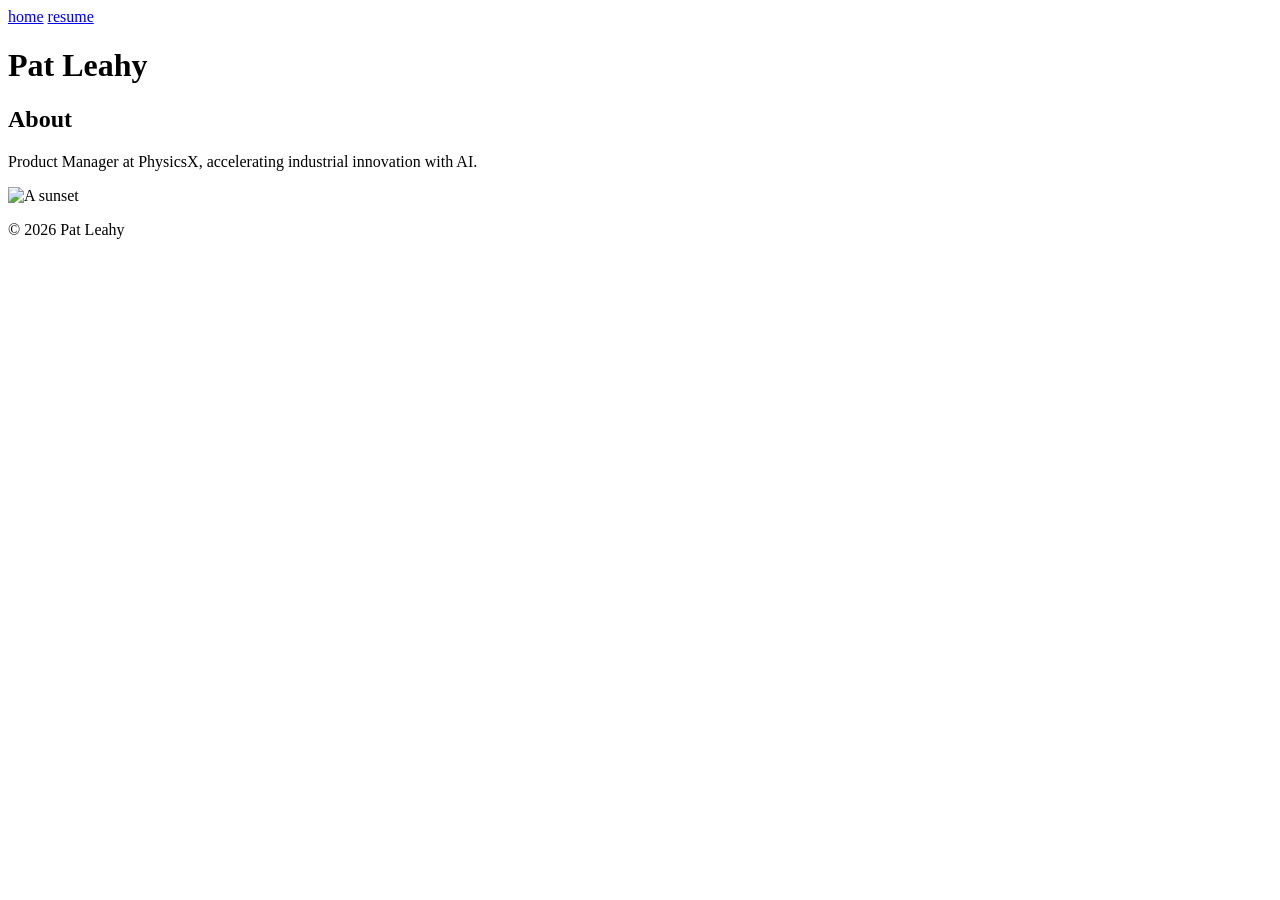
==== index.html @ ccc32675 "Update job title and copyright year in index.html" ====
<!DOCTYPE html>
<html lang="en">
<head>
    <meta charset="UTF-8">
    <meta name="viewport" content="width=device-width, initial-scale=1.0">
    <title>Pat Leahy - Portfolio</title>
    <link rel="stylesheet" href="css/style.css">
</head>
<body>
    <header>
        <nav>
            <a href="index.html" class="active">home</a>
            <a href="resume.html">resume</a>
        </nav>
        <h1>Pat Leahy</h1>
    </header>
    <main class="content-wrapper">
        <section id="about" class="section">
            <h2>About</h2>
            <p>Product Manager at PhysicsX, accelerating industrial innovation with AI.</p>
            <img class="cover-photo" src="images/sunset.JPG" alt="A sunset">
        </section>
    </main>
    <footer>
        <p class="content-wrapper">&copy; 2026 Pat Leahy</p>
    </footer>
</body>
</html>
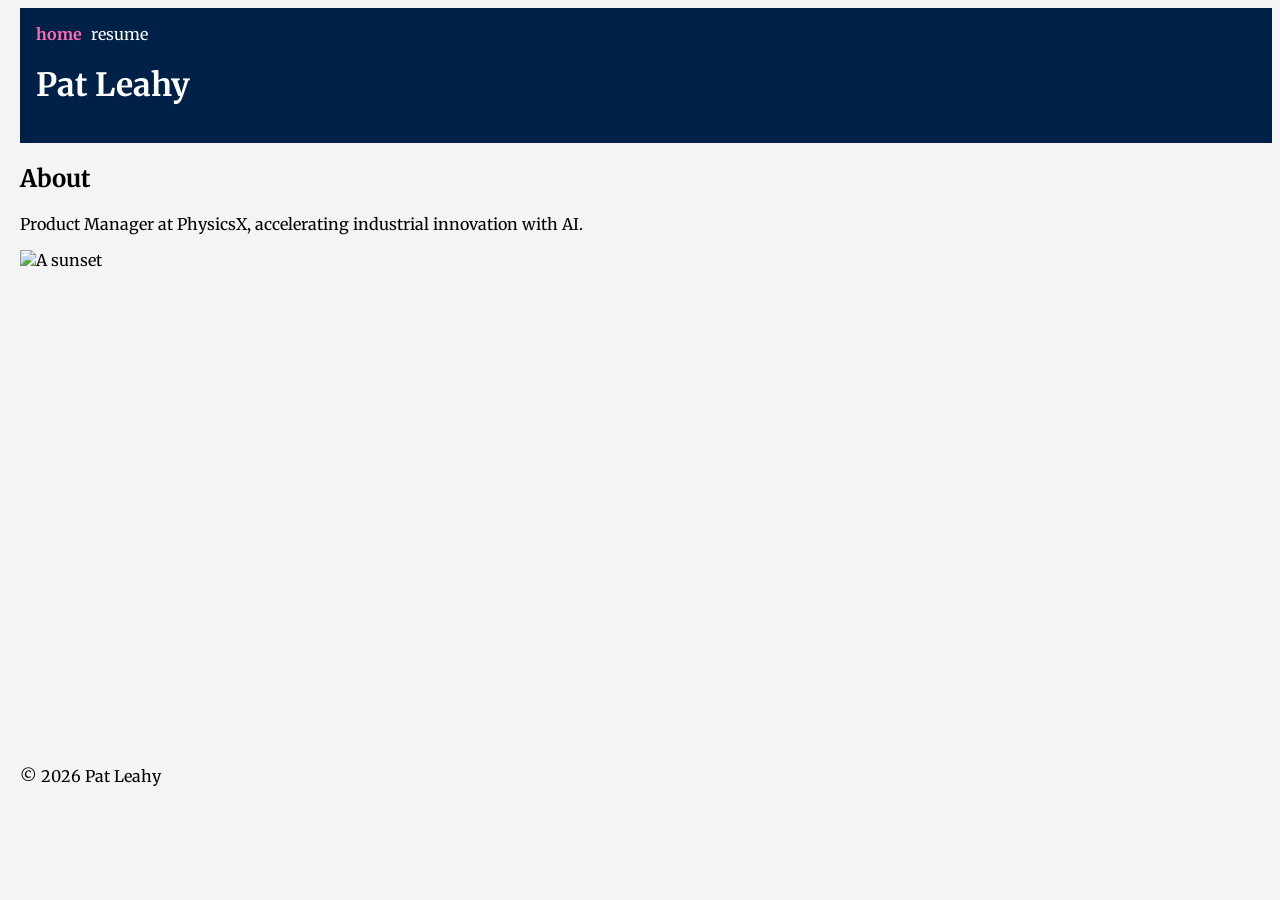
==== commit d634142a: "Switch site font to Merriweather Co-Authored-By: Claude Opus 4.7 <noreply@anthropic.com>" ====
--- a/index.html
+++ b/index.html
@@ -4,6 +4,9 @@
     <meta charset="UTF-8">
     <meta name="viewport" content="width=device-width, initial-scale=1.0">
     <title>Pat Leahy - Portfolio</title>
+    <link rel="preconnect" href="https://fonts.googleapis.com">
+    <link rel="preconnect" href="https://fonts.gstatic.com" crossorigin>
+    <link href="https://fonts.googleapis.com/css2?family=Merriweather:wght@400;700&display=swap" rel="stylesheet">
     <link rel="stylesheet" href="css/style.css">
 </head>
 <body>
--- a/css/style.css
+++ b/css/style.css
@@ -0,0 +1,140 @@
+nav a {
+    color: white;
+    text-decoration: none;
+    margin-right: 0.3em;
+}
+
+nav a:hover {
+    color: lightgray !important;
+}
+
+nav a.active {
+    color: #FF69B4 !important;
+    font-weight: bold;
+}
+
+header {
+    background-color: #002147;
+    color: white;
+    padding: 1em;
+    text-align: left;
+}
+
+body {
+    font-family: "Merriweather", Georgia, serif;
+    margin-left: 20px;
+    background-color: #f4f4f4;
+}
+
+img {
+    max-width: 100%;
+    height: auto;
+}
+
+.cover-photo {
+    height: 500px;
+    display: block;
+    margin-left: 0;
+}
+
+.content-wrapper {
+    margin-left: 0;
+}
+
+.summary-text {
+    background: #e6f0ff;
+    border-left: 4px solid #002147;
+    padding: 1em;
+    margin-bottom: 1em;
+    border-radius: 4px;
+    font-size: 1.08em;
+    color: #222;
+}
+
+.contact-details {
+    background: #fffbe6;
+    border-left: 4px solid #ffd700;
+    padding: 1em;
+    margin-bottom: 1em;
+    border-radius: 4px;
+    font-size: 1em;
+    color: #333;
+    display: block;
+}
+
+.job-entry {
+    background: #e6f0ff;
+    border-left: 4px solid #002147;
+    padding: 1em;
+    margin-bottom: 1em;
+    border-radius: 4px;
+    display: flex;
+    align-items: flex-start;
+    gap: 0.5em;
+}
+
+.education-entry {
+    background: #fffbe6;
+    border-left: 4px solid #ffd700;
+    padding: 1em;
+    margin-bottom: 1em;
+    border-radius: 4px;
+    display: flex;
+    align-items: flex-start;
+    gap: 0.5em;
+}
+
+.voluntary-entry {
+    background: #e6ffe6;
+    border-left: 4px solid #2ecc40;
+    padding: 1em;
+    margin-bottom: 1em;
+    border-radius: 4px;
+    display: flex;
+    align-items: flex-start;
+    gap: 0.5em;
+}
+
+.entry-logo {
+    width: 60px;
+    height: 60px;
+    object-fit: contain;
+    border-radius: 8px;
+    background: #fff;
+    box-shadow: 0 2px 6px rgba(0, 0, 0, 0.08);
+    margin-top: 0;
+    margin-right: 0.5em;
+    display: inline-block;
+    vertical-align: top;
+}
+
+.entry-content h3 {
+    margin-bottom: 0;
+    margin-top: 0;
+}
+
+.dates {
+    margin-top: 0.05em;
+    margin-bottom: 0.25em;
+    font-style: italic;
+    font-size: 0.95em;
+    color: #555;
+    display: block;
+}
+
+.role {
+    font-weight: 500;
+    font-size: 1em;
+    color: #222;
+    margin: 0.1em 0 0.1em 0;
+    font-style: normal;
+    letter-spacing: 0.01em;
+    display: block;
+}
+
+.entry-content {
+    display: flex;
+    flex-direction: column;
+    justify-content: flex-start;
+    align-items: flex-start;
+}
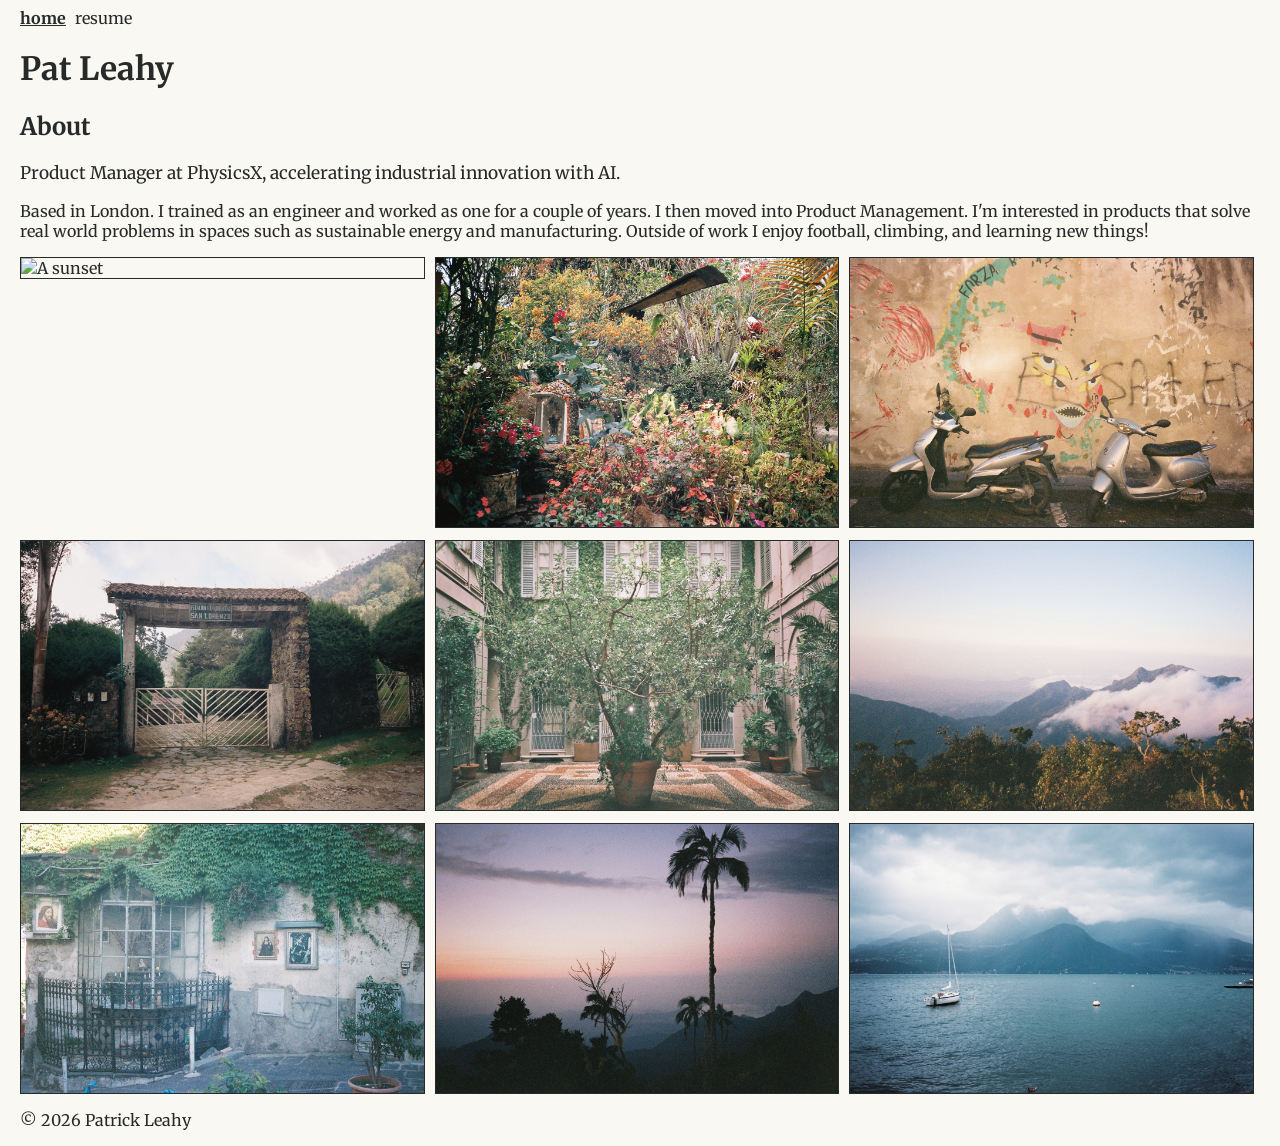
==== commit cc7472d9: "Add scrapbook photo grid to home page Tile new photos with the existing sunset into a 3-column row-f" ====
--- a/index.html
+++ b/index.html
@@ -20,12 +20,23 @@
     <main class="content-wrapper">
         <section id="about" class="section">
             <h2>About</h2>
-            <p>Product Manager at PhysicsX, accelerating industrial innovation with AI.</p>
-            <img class="cover-photo" src="images/sunset.JPG" alt="A sunset">
+            <p class="summary-text">Product Manager at PhysicsX, accelerating industrial innovation with AI. </p>
+            <p>Based in London. I trained as an engineer and worked as one for a couple of years. I then moved into Product Management. I'm interested in products that solve real world problems in spaces such as sustainable energy and manufacturing. Outside of work I enjoy football, climbing, and learning new things! </p>
+            <div class="scrapbook">
+                <img src="images/sunset.JPG" alt="A sunset">
+                <img src="images/R1-07522-004A.JPG" alt="">
+                <img src="images/R1-03575-0006.JPG" alt="">
+                <img src="images/R1-07522-010A.JPG" alt="">
+                <img src="images/R1-08403-0017.JPG" alt="">
+                <img src="images/R1-07522-016A.JPG" alt="">
+                <img src="images/R1-03575-0007.JPG" alt="">
+                <img src="images/R1-07522-018A.JPG" alt="">
+                <img src="images/R1-08403-0029.JPG" alt="">
+            </div>
         </section>
     </main>
     <footer>
-        <p class="content-wrapper">&copy; 2026 Pat Leahy</p>
+        <p class="content-wrapper">&copy; 2026 Patrick Leahy</p>
     </footer>
 </body>
 </html>
--- a/css/style.css
+++ b/css/style.css
@@ -1,29 +1,38 @@
+:root {
+    --ink: #262a28;
+    --paper: #faf8f3;
+}
+
+body {
+    font-family: "Merriweather", Georgia, serif;
+    margin-left: 20px;
+    background-color: var(--paper);
+    color: var(--ink);
+}
+
+header {
+    background-color: var(--paper);
+    color: var(--ink);
+    text-align: left;
+}
+
 nav a {
-    color: white;
+    color: var(--ink);
     text-decoration: none;
     margin-right: 0.3em;
 }
 
 nav a:hover {
-    color: lightgray !important;
+    opacity: 0.6;
 }
 
 nav a.active {
-    color: #FF69B4 !important;
     font-weight: bold;
+    text-decoration: underline;
 }
 
-header {
-    background-color: #002147;
-    color: white;
-    padding: 1em;
-    text-align: left;
-}
-
-body {
-    font-family: "Merriweather", Georgia, serif;
-    margin-left: 20px;
-    background-color: #f4f4f4;
+a {
+    color: var(--ink);
 }
 
 img {
@@ -31,10 +40,29 @@
     height: auto;
 }
 
-.cover-photo {
-    height: 500px;
+.scrapbook {
+    display: grid;
+    grid-template-columns: repeat(3, 1fr);
+    gap: 0.75em;
+    align-items: start;
+    margin-top: 1em;
+    margin-right: 20px;
+}
+
+.scrapbook img {
+    width: 100%;
+    height: auto;
     display: block;
-    margin-left: 0;
+    margin: 0;
+    border: 1px solid var(--ink);
+}
+
+@media (max-width: 700px) {
+    .scrapbook { grid-template-columns: repeat(2, 1fr); }
+}
+
+@media (max-width: 400px) {
+    .scrapbook { grid-template-columns: 1fr; }
 }
 
 .content-wrapper {
@@ -42,54 +70,23 @@
 }
 
 .summary-text {
-    background: #e6f0ff;
-    border-left: 4px solid #002147;
-    padding: 1em;
     margin-bottom: 1em;
-    border-radius: 4px;
     font-size: 1.08em;
-    color: #222;
 }
 
 .contact-details {
-    background: #fffbe6;
-    border-left: 4px solid #ffd700;
-    padding: 1em;
     margin-bottom: 1em;
-    border-radius: 4px;
     font-size: 1em;
-    color: #333;
     display: block;
+    font-style: normal;
 }
 
-.job-entry {
-    background: #e6f0ff;
-    border-left: 4px solid #002147;
-    padding: 1em;
+.job-entry,
+.education-entry,
+.voluntary-entry {
+    border-left: 2px solid var(--ink);
+    padding: 0.25em 1em;
     margin-bottom: 1em;
-    border-radius: 4px;
-    display: flex;
-    align-items: flex-start;
-    gap: 0.5em;
-}
-
-.education-entry {
-    background: #fffbe6;
-    border-left: 4px solid #ffd700;
-    padding: 1em;
-    margin-bottom: 1em;
-    border-radius: 4px;
-    display: flex;
-    align-items: flex-start;
-    gap: 0.5em;
-}
-
-.voluntary-entry {
-    background: #e6ffe6;
-    border-left: 4px solid #2ecc40;
-    padding: 1em;
-    margin-bottom: 1em;
-    border-radius: 4px;
     display: flex;
     align-items: flex-start;
     gap: 0.5em;
@@ -99,9 +96,6 @@
     width: 60px;
     height: 60px;
     object-fit: contain;
-    border-radius: 8px;
-    background: #fff;
-    box-shadow: 0 2px 6px rgba(0, 0, 0, 0.08);
     margin-top: 0;
     margin-right: 0.5em;
     display: inline-block;
@@ -118,14 +112,12 @@
     margin-bottom: 0.25em;
     font-style: italic;
     font-size: 0.95em;
-    color: #555;
     display: block;
 }
 
 .role {
     font-weight: 500;
     font-size: 1em;
-    color: #222;
     margin: 0.1em 0 0.1em 0;
     font-style: normal;
     letter-spacing: 0.01em;
@@ -137,4 +129,4 @@
     flex-direction: column;
     justify-content: flex-start;
     align-items: flex-start;
-}+}
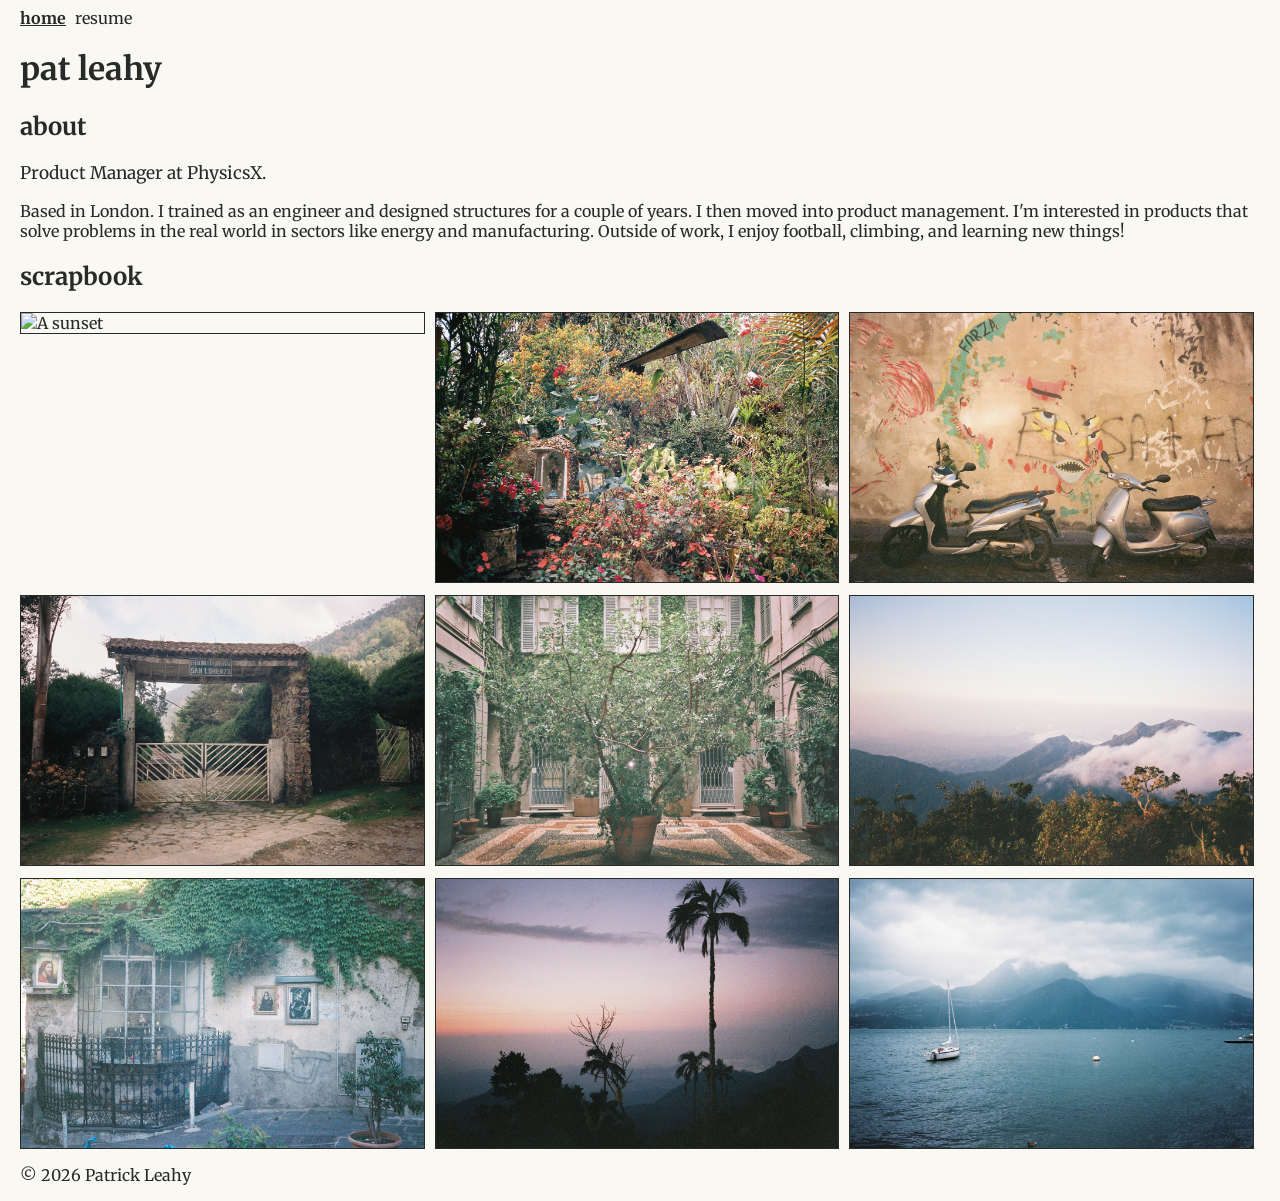
==== commit 5a4b767e: "capitalisation" ====
--- a/index.html
+++ b/index.html
@@ -3,35 +3,36 @@
 <head>
     <meta charset="UTF-8">
     <meta name="viewport" content="width=device-width, initial-scale=1.0">
-    <title>Pat Leahy - Portfolio</title>
+    <title>Pat Leahy</title>
     <link rel="preconnect" href="https://fonts.googleapis.com">
     <link rel="preconnect" href="https://fonts.gstatic.com" crossorigin>
     <link href="https://fonts.googleapis.com/css2?family=Merriweather:wght@400;700&display=swap" rel="stylesheet">
-    <link rel="stylesheet" href="css/style.css">
+    <link rel="stylesheet" href="/css/style.css">
 </head>
 <body>
     <header>
         <nav>
-            <a href="index.html" class="active">home</a>
-            <a href="resume.html">resume</a>
+            <a href="/" class="active">home</a>
+            <a href="/resume/">resume</a>
         </nav>
-        <h1>Pat Leahy</h1>
+        <h1>pat leahy</h1>
     </header>
     <main class="content-wrapper">
         <section id="about" class="section">
-            <h2>About</h2>
-            <p class="summary-text">Product Manager at PhysicsX, accelerating industrial innovation with AI. </p>
-            <p>Based in London. I trained as an engineer and worked as one for a couple of years. I then moved into Product Management. I'm interested in products that solve real world problems in spaces such as sustainable energy and manufacturing. Outside of work I enjoy football, climbing, and learning new things! </p>
+            <h2>about</h2>
+            <p class="summary-text">Product Manager at PhysicsX. </p>
+            <p>Based in London. I trained as an engineer and designed structures for a couple of years. I then moved into product management. I'm interested in products that solve problems in the real world in sectors like energy and manufacturing. Outside of work, I enjoy football, climbing, and learning new things! </p>
+            <h2>scrapbook</h2>
             <div class="scrapbook">
-                <img src="images/sunset.JPG" alt="A sunset">
-                <img src="images/R1-07522-004A.JPG" alt="">
-                <img src="images/R1-03575-0006.JPG" alt="">
-                <img src="images/R1-07522-010A.JPG" alt="">
-                <img src="images/R1-08403-0017.JPG" alt="">
-                <img src="images/R1-07522-016A.JPG" alt="">
-                <img src="images/R1-03575-0007.JPG" alt="">
-                <img src="images/R1-07522-018A.JPG" alt="">
-                <img src="images/R1-08403-0029.JPG" alt="">
+                <img src="/images/sunset.JPG" alt="A sunset">
+                <img src="/images/R1-07522-004A.JPG" alt="">
+                <img src="/images/R1-03575-0006.JPG" alt="">
+                <img src="/images/R1-07522-010A.JPG" alt="">
+                <img src="/images/R1-08403-0017.JPG" alt="">
+                <img src="/images/R1-07522-016A.JPG" alt="">
+                <img src="/images/R1-03575-0007.JPG" alt="">
+                <img src="/images/R1-07522-018A.JPG" alt="">
+                <img src="/images/R1-08403-0029.JPG" alt="">
             </div>
         </section>
     </main>
